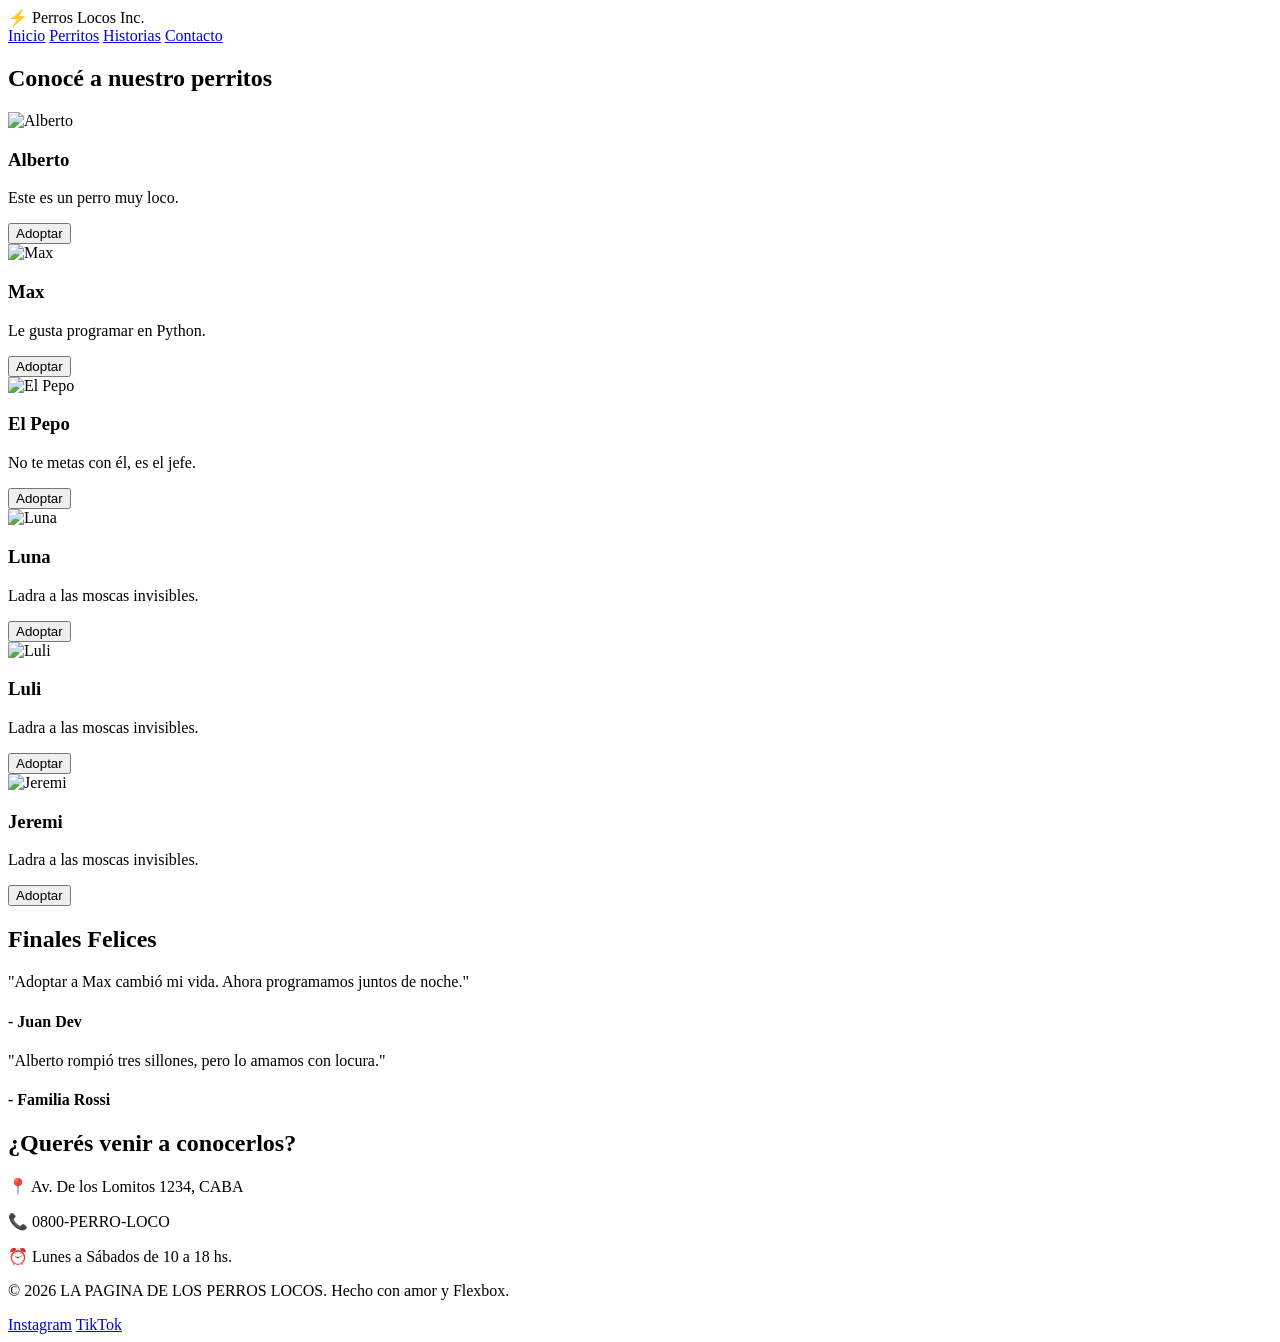
==== index.html @ 3120d6fa "Add files via upload" ====
<!DOCTYPE html>
<html lang="es">
<head>
    <meta charset="UTF-8">
    <meta name="viewport" content="width=device-width, initial-scale=1.0">
    <title>LA PAGINA DE LOS PERROS LOCOS</title>
    <link rel="stylesheet" href="css/style.css">
</head>
<body>

    <header class="header-navegacion">
        <div class="logo">⚡ Perros Locos Inc.</div>
        <nav class="menu">
            <a href="#">Inicio</a>
            <a href="#">Perritos</a>
            <a href="#">Historias</a>
            <a href="#">Contacto</a>
        </nav>
    </header>

    <main>
        <section class="seccion-perritos">
            <h2>Conocé a nuestro perritos</h2>
            
            <div class="contenedor-tarjetas">
                <div class="tarjeta">
                    <img src="img/perro_3.jpg" alt="Alberto">
                    <div class="tarjeta-datos">
                        <h3>Alberto</h3>
                        <p>Este es un perro muy loco.</p>
                        <button class="boton">Adoptar</button>
                    </div>
                </div>
                <div class="tarjeta">
                    <img src="img/perro_1.jpg" alt="Max">
                    <div class="tarjeta-datos">
                        <h3>Max</h3>
                        <p>Le gusta programar en Python.</p>
                        <button class="boton">Adoptar</button>
                    </div>
                </div>
                <div class="tarjeta">
                    <img src="img/perro_2.jpg" alt="El Pepo">
                    <div class="tarjeta-datos">
                        <h3>El Pepo</h3>
                        <p>No te metas con él, es el jefe.</p>
                        <button class="boton">Adoptar</button>
                    </div>  
                </div>
                <div class="tarjeta">
                    <img src="img/perro_4.jpg" alt="Luna">
                    <div class="tarjeta-datos">
                        <h3>Luna</h3>
                        <p>Ladra a las moscas invisibles.</p>
                        <button class="boton">Adoptar</button>
                    </div>  
                </div>
                <div class="tarjeta">
                    <img src="img/perro_5.jpg" alt="Luli">
                    <div class="tarjeta-datos">
                        <h3>Luli</h3>
                        <p>Ladra a las moscas invisibles.</p>
                        <button class="boton">Adoptar</button>
                    </div>  
                </div>
                <div class="tarjeta">
                    <img src="img/perro_6.jpg" alt="Jeremi">
                    <div class="tarjeta-datos">
                        <h3>Jeremi</h3>
                        <p>Ladra a las moscas invisibles.</p>
                        <button class="boton">Adoptar</button>
                    </div>  
                </div>
            </div>
        </section>

        <section class="seccion-testimonios">
            <h2>Finales Felices</h2>
            <div class="contenedor-testimonios">
                <div class="tarjeta-testimonio">
                    <p class="comentario">"Adoptar a Max cambió mi vida. Ahora programamos juntos de noche."</p>
                    <h4 class="autor">- Juan Dev</h4>
                </div>
                <div class="tarjeta-testimonio">
                    <p class="comentario">"Alberto rompió tres sillones, pero lo amamos con locura."</p>
                    <h4 class="autor">- Familia Rossi</h4>
                </div>
            </div>
        </section>

        <section class="seccion-contacto">
            <h2>¿Querés venir a conocerlos?</h2>
            <div class="bloque-contacto">
                <p>📍 Av. De los Lomitos 1234, CABA</p>
                <p>📞 0800-PERRO-LOCO</p>
                <p>⏰ Lunes a Sábados de 10 a 18 hs.</p>
            </div>
        </section>
    </main>

    <footer class="pie-pagina">
        <p>&copy; 2026 LA PAGINA DE LOS PERROS LOCOS. Hecho con amor y Flexbox.</p>
        <div class="redes">
            <a href="#">Instagram</a>
            <a href="#">TikTok</a>
        </div>
    </footer>

    <script type="text/javascript" src="js/script.js"></script>
</body>
</html>
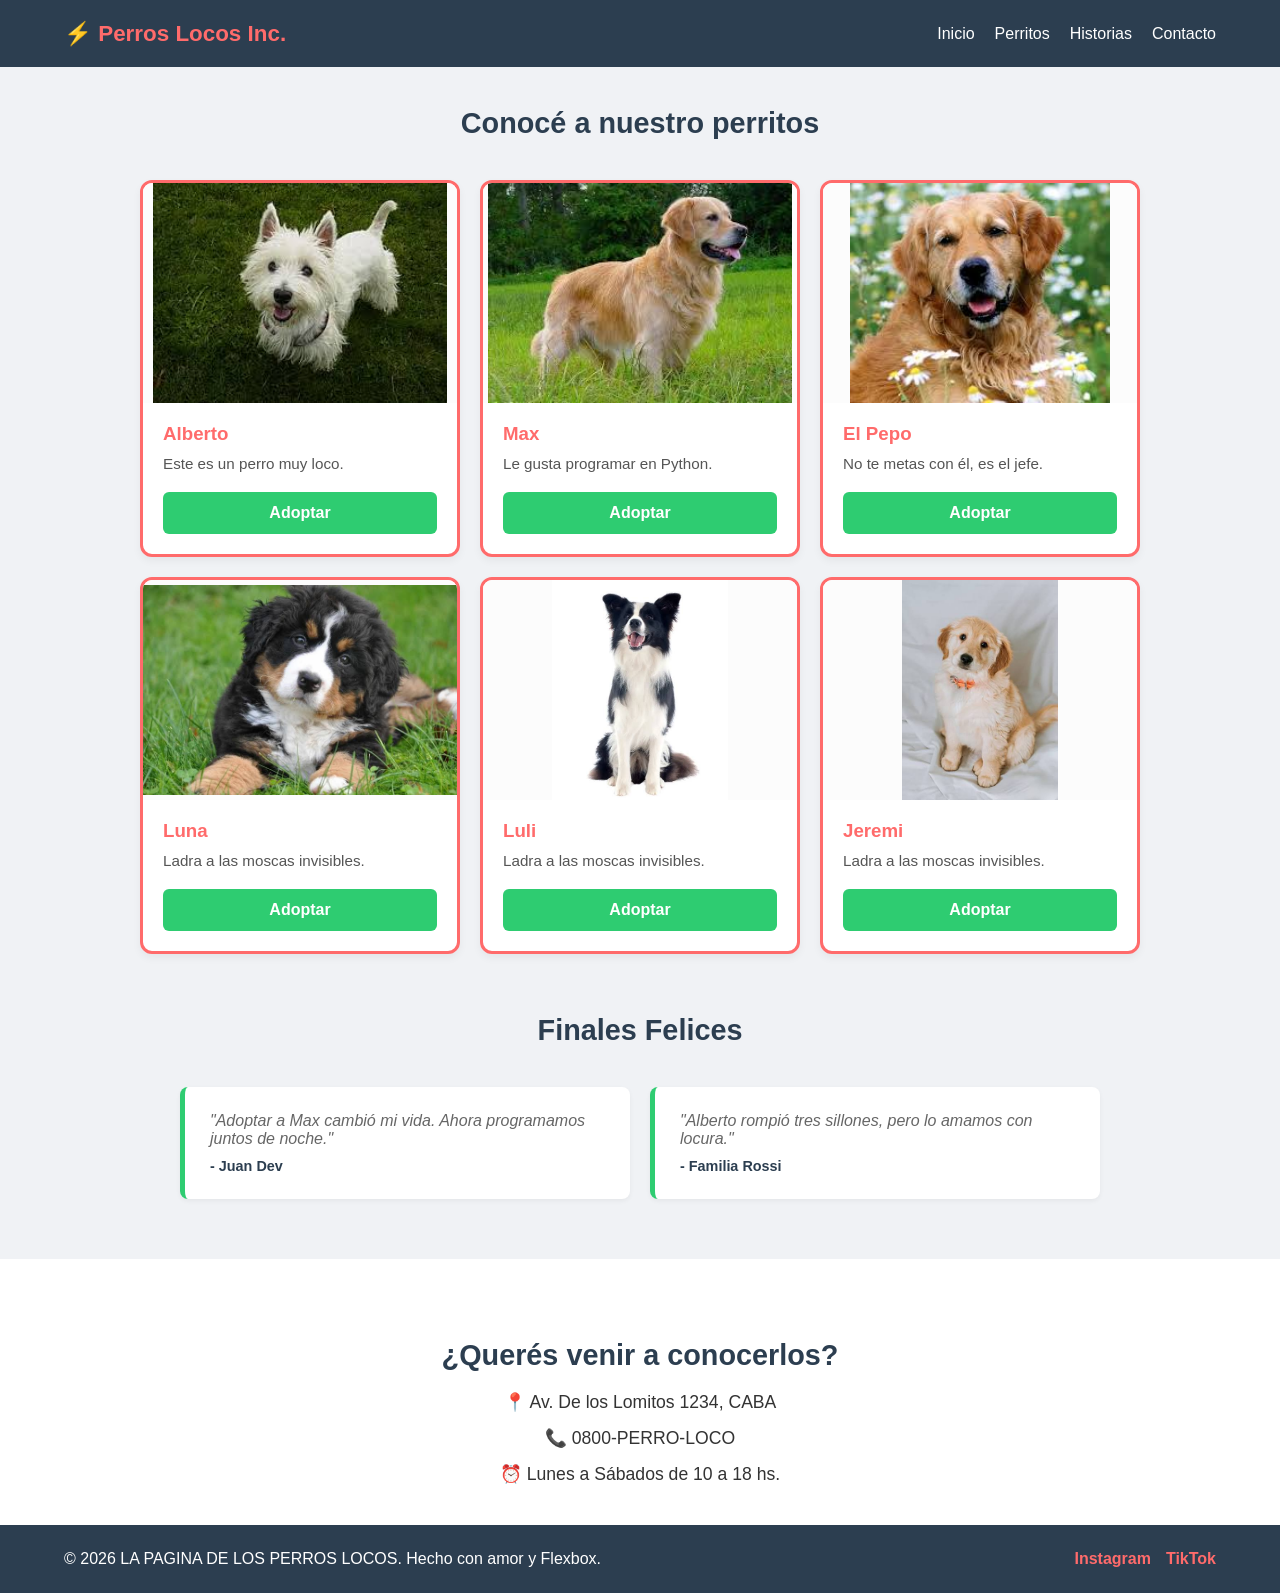
==== commit f4c9ae2e: "Fix HTML encoding issues in index.html" ====
--- a/index.html
+++ b/index.html
@@ -3,7 +3,7 @@
 <head>
     <meta charset="UTF-8">
     <meta name="viewport" content="width=device-width, initial-scale=1.0">
-    <title>LA PAGINA DE LOS PERROS LOCOS</title>
+    <title>LA PAGINA DE LOS PERROS LOCOS.</title>
     <link rel="stylesheet" href="css/style.css">
 </head>
 <body>
@@ -108,4 +108,4 @@
 
     <script type="text/javascript" src="js/script.js"></script>
 </body>
-</html>+</html>
--- a/css/style.css
+++ b/css/style.css
@@ -0,0 +1,242 @@
+/* ==========================================================================
+   1. Reseteo básico para controlar el Box Model
+   ========================================================================== */
+* {
+    margin: 0;
+    padding: 0;
+    box-sizing: border-box;
+}
+
+body {
+    font-family: 'Segoe UI', Tahoma, Geneva, Verdana, sans-serif;
+    background-color: #f0f2f5;
+    color: #333;
+}
+
+h2 {
+    text-align: center;
+    margin: 40px 0 20px 0;
+    color: #2c3e50;
+    font-size: 1.8rem; /* Tamaño base adaptable */
+}
+
+/* ==========================================================================
+   2. HEADER (Desktop por defecto)
+   ========================================================================== */
+.header-navegacion {
+    display: flex;
+    justify-content: space-between; 
+    align-items: center;            
+    padding: 20px 5%;
+    background-color: #2c3e50;
+    color: #ffffff;
+}
+
+.logo {
+    font-size: 1.4rem;
+    font-weight: bold;
+    color: #ff6b6b;
+}
+
+.menu {
+    display: flex;
+    gap: 20px; 
+}
+
+.menu a {
+    color: #ffffff;
+    text-decoration: none;
+    font-weight: 500;
+    transition: color 0.2s;
+}
+
+.menu a:hover {
+    color: #ff6b6b;
+}
+
+/* ==========================================================================
+   3. SECCIÓN PERRITOS: Contenedor Flexible
+   ========================================================================== */
+.contenedor-tarjetas {
+    display: flex;
+    flex-wrap: wrap;        
+    justify-content: center; 
+    gap: 20px;              
+    padding: 20px 5%;
+}
+
+/* ==========================================================================
+   4. LA TARJETA (Flexible y fluida)
+   ========================================================================== */
+.tarjeta {
+    display: flex;
+    flex-direction: column; 
+    
+    width: 100%;       /* Por defecto ocupa todo el ancho en mobile */
+    max-width: 320px;  /* Pero no deja que se estire más de 320px */
+    background-color: #ffffff;
+    border: 3px solid #ff6b6b; 
+    border-radius: 12px;  
+    overflow: hidden; 
+    box-shadow: 0 4px 8px rgba(0,0,0,0.05);
+}
+
+.tarjeta img {
+    width: 100%;       
+    height: 220px;     
+    object-fit: contain; 
+    background-color: #fcfcfc; 
+}
+
+.tarjeta-datos {
+    display: flex;
+    flex-direction: column;    
+    justify-content: space-between; 
+    flex-grow: 1;              
+    padding: 20px; 
+}
+
+.tarjeta-datos h3 {
+    margin-bottom: 10px; 
+    color: #ff6b6b;
+}
+
+.tarjeta-datos p {
+    margin-bottom: 20px; 
+    color: #555;
+    font-size: 0.95rem;
+}
+
+.boton {
+    display: inline-block;
+    width: 100%; 
+    padding: 12px; /* Un poquito más grande para mejor respuesta táctil */
+    background-color: #2ecc71;
+    color: white;
+    border: none; 
+    border-radius: 6px;
+    font-weight: bold;
+    cursor: pointer;
+    font-size: 1rem;
+    transition: background-color 0.2s;
+}
+
+.boton:hover {
+    background-color: #27ae60;
+}
+
+/* ==========================================================================
+   5. SECCIÓN TESTIMONIOS
+   ========================================================================== */
+.contenedor-testimonios {
+    display: flex;
+    justify-content: center; 
+    flex-wrap: wrap;
+    gap: 20px;
+    padding: 20px 5%;
+}
+
+.tarjeta-testimonio {
+    background-color: #ffffff;
+    border-left: 5px solid #2ecc71; 
+    padding: 25px;
+    border-radius: 8px;
+    width: 100%;       /* Fluido para mobile */
+    max-width: 450px;  /* Límite para desktop */
+    box-shadow: 0 2px 5px rgba(0,0,0,0.05);
+}
+
+.comentario {
+    font-style: italic;
+    color: #666;
+    margin-bottom: 10px;
+}
+
+.autor {
+    color: #2c3e50;
+    font-size: 0.9rem;
+}
+
+/* ==========================================================================
+   6. SECCIÓN CONTACTO
+   ========================================================================== */
+.seccion-contacto {
+    background-color: #ffffff;
+    padding: 40px 20px;
+    margin-top: 40px;
+}
+
+.bloque-contacto {
+    display: flex;
+    flex-direction: column; 
+    align-items: center;    
+    gap: 15px;              
+    font-size: 1.1rem;
+    text-align: center;
+}
+
+/* ==========================================================================
+   7. FOOTER
+   ========================================================================== */
+.pie-pagina {
+    display: flex;
+    justify-content: space-between; 
+    align-items: center;            
+    flex-wrap: wrap;                
+    padding: 25px 5%;
+    background-color: #2c3e50;
+    color: #ffffff;
+    gap: 15px;
+}
+
+.redes {
+    display: flex;
+    gap: 15px;
+}
+
+.redes a {
+    color: #ff6b6b;
+    text-decoration: none;
+    font-weight: bold;
+}
+
+/* ==========================================================================
+   8. MEDIA QUERIES (La magia de la adaptabilidad)
+   ========================================================================== */
+
+/* 📱 DISPOSITIVOS MÓVILES (Pantallas de hasta 600px de ancho) */
+@media (max-width: 600px) {
+    h2 {
+        font-size: 1.5rem; /* Títulos un poco más chicos en celular */
+    }
+
+    .header-navegacion {
+        flex-direction: column; /* El logo arriba, el menú abajo */
+        gap: 15px;
+        text-align: center;
+    }
+
+    .menu {
+        width: 100%;
+        justify-content: center; /* Enlaces centrados y cómodos */
+        gap: 15px;
+    }
+
+    .pie-pagina {
+        flex-direction: column; /* El footer se apila verticalmente */
+        text-align: center;
+        gap: 15px;
+    }
+}
+
+/* 慶 TABLETS (Pantallas entre 601px y 900px de ancho) */
+@media (min-width: 601px) and (max-width: 900px) {
+    .contenedor-tarjetas {
+        gap: 15px; /* Ajustamos el espacio para que entren de a dos prolijamente */
+    }
+    
+    .tarjeta {
+        width: calc(50% - 15px); /* Fuerza a que entren exactamente 2 tarjetas por fila */
+        max-width: 350px;
+    }
+}
